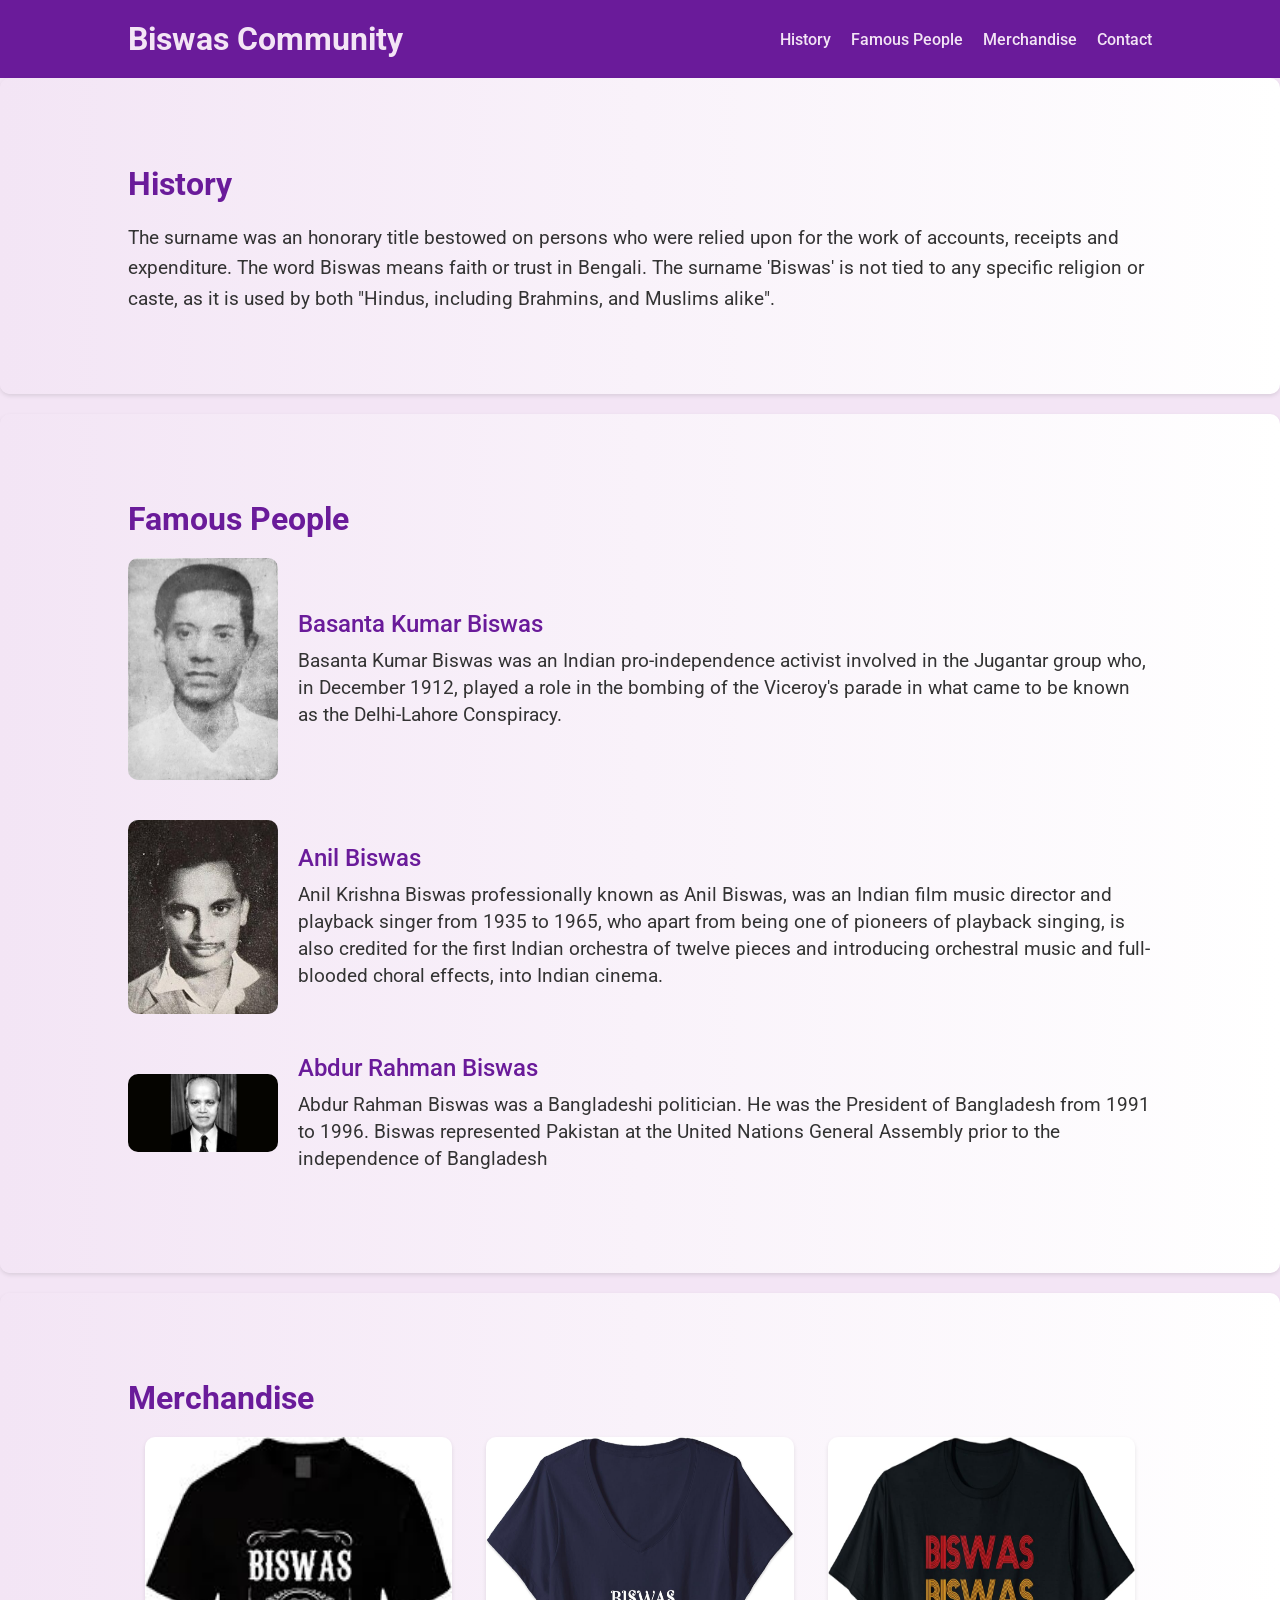
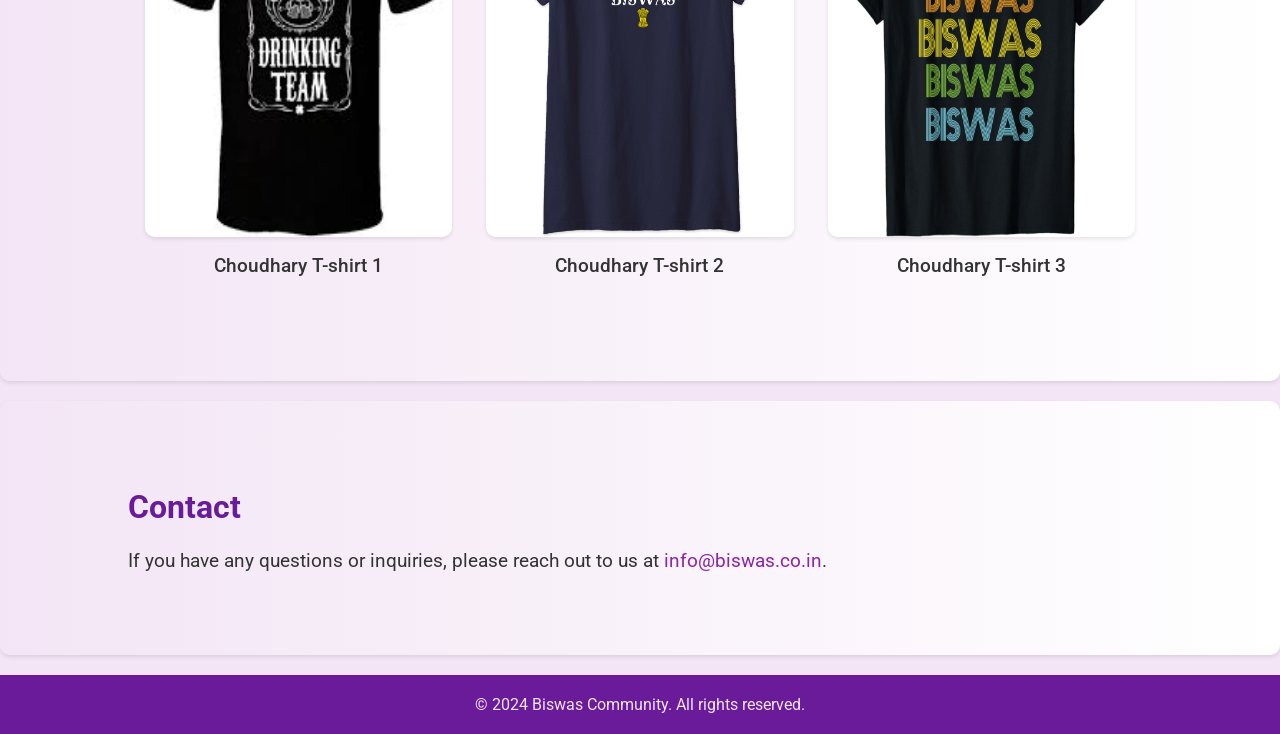
==== index.html @ dd9dd86c "Update and rename new.html to index.html" ====
<!DOCTYPE html>
<html lang="en">
<head>
    <meta charset="UTF-8">
    <meta name="viewport" content="width=device-width, initial-scale=1.0">
    <title> Community</title>
    <link rel="stylesheet" href="c2.css">
    <link href="https://fonts.googleapis.com/css2?family=Roboto:wght@400;500;700&display=swap" rel="stylesheet">
</head>
<body>
    <header>
        <div class="container">
            <h1>Biswas Community</h1>
            <nav>
                <ul id="nav-links">
                    <li><a href="#history">History</a></li>
                    <li><a href="#famous-people">Famous People</a></li>
                    <li><a href="#merchandise">Merchandise</a></li>
                    <li><a href="#contact">Contact</a></li>
                </ul>
                <div class="hamburger" id="hamburger">
                    <span class="bar"></span>
                    <span class="bar"></span>
                    <span class="bar"></span>
                </div>
            </nav>
        </div>
    </header>

    <main>
        <section id="history" class="section">
            <div class="container">
                <h2>History</h2>
                <p>The surname was an honorary title bestowed on persons who were relied upon for the work of accounts, receipts and expenditure. The word Biswas means faith or trust in Bengali. The surname 'Biswas' is not tied to any specific religion or caste, as it is used by both "Hindus, including Brahmins, and Muslims alike".</p>
            </div>
        </section>

        <section id="famous-people" class="section">
            <div class="container">
                <h2>Famous People</h2>
                <div class="famous-person">
                    <img src="basanth_biswas.jpg" alt="Basanta Kumar Biswas">
                    <div class="person-info">
                        <h3>Basanta Kumar Biswas</h3>
                        <p>Basanta Kumar Biswas was an Indian pro-independence activist involved in the Jugantar group who, in December 1912, played a role in the bombing of the Viceroy's parade in what came to be known as the Delhi-Lahore Conspiracy.</p>
                    </div>
                </div>
                <div class="famous-person">
                    <img src="anil_biswas.jpg" alt="Anil Biswas">
                    <div class="person-info">
                        <h3>Anil Biswas</h3>
                        <p>Anil Krishna Biswas professionally known as Anil Biswas, was an Indian film music director and playback singer from 1935 to 1965, who apart from being one of pioneers of playback singing, is also credited for the first Indian orchestra of twelve pieces and introducing orchestral music and full-blooded choral effects, into Indian cinema.</p>
                        </div>
                </div>
                <div class="famous-person">
                    <img src="abdur_rahman.jpg" alt="Abdur Rahman Biswas">
                    <div class="person-info">
                        <h3>Abdur Rahman Biswas</h3>
                        <p>Abdur Rahman Biswas was a Bangladeshi politician. He was the President of Bangladesh from 1991 to 1996. Biswas represented Pakistan at the United Nations General Assembly prior to the independence of Bangladesh</p>
                    </div>
                </div>
            </div>
        </section>

        <section id="merchandise" class="section">
            <div class="container">
                <h2>Merchandise</h2>
                <div class="merch-items">
                    <div class="merch-item">
                        <img src="biswas_1.jpg" alt="Yadav T-shirt 1">
                        <p>Choudhary T-shirt 1</p>
                    </div>
                    <div class="merch-item">
                        <img src="biswas_2.jpg" alt="Yadav T-shirt 2">
                        <p>Choudhary T-shirt 2</p>
                    </div>
                    <div class="merch-item">
                        <img src="biswas_3.jpg" alt="Yadav T-shirt 3">
                        <p>Choudhary T-shirt 3</p>
                    </div>
                </div>
            </div>
        </section>

        <section id="contact" class="section">
            <div class="container">
                <h2>Contact</h2>
                <p>If you have any questions or inquiries, please reach out to us at <a href="mailto:info@biswas.co.in">info@biswas.co.in</a>.</p>
            </div>
        </section>
    </main>

    <footer>
        <div class="container">
            <p>&copy; 2024 Biswas Community. All rights reserved.</p>
        </div>
    </footer>

    <script src="new.js"></script>
</body>
</html>
---- c2.css ----
/* General styles */
body {
    font-family: 'Roboto', sans-serif;
    margin: 0;
    padding: 0;
    background-color: #F3E5F5;
    color: #333;
}

h1, h2, h3 {
    color: #6A1B9A;
}

a {
    color: #8E24AA;
    text-decoration: none;
}

a:hover {
    text-decoration: underline;
}

/* Header styles */
header {
    background-color: #6A1B9A;
    color: #F3E5F5;
    padding: 20px 0;
}

header .container {
    display: flex;
    justify-content: space-between;
    align-items: center;
}

header h1 {
    margin: 0;
    font-weight: 700;
    color: #F3E5F5;
}

header nav {
    display: flex;
    align-items: center;
}

header nav ul {
    list-style: none;
    margin: 0;
    padding: 0;
    display: flex;
}

header nav ul li {
    margin-left: 20px;
}

header nav ul li a {
    color: #F3E5F5;
    text-decoration: none;
    font-weight: 500;
}

header nav ul li a:hover {
    text-decoration: underline;
}

/* Hamburger menu */
.hamburger {
    display: none;
    flex-direction: column;
    cursor: pointer;
}

.hamburger .bar {
    height: 3px;
    width: 25px;
    background-color: #F3E5F5;
    margin: 4px 0;
    transition: 0.4s;
}

/* Section styles */
.container {
    width: 80%;
    margin: 0 auto;
}

.section {
    padding: 60px 0;
    background-color: #fff;
    margin-bottom: 20px;
    border-radius: 10px;
    box-shadow: 0 2px 4px rgba(0,0,0,0.1);
    background: linear-gradient(to right, #F3E5F5, #FFFFFF);
}

.section h2 {
    font-size: 2em;
    margin-bottom: 20px;
    font-weight: 700;
}

.section p {
    font-size: 1.2em;
    line-height: 1.6em;
}

/* Famous People styles */
.famous-person {
    display: flex;
    align-items: center;
    margin-bottom: 40px;
}

.famous-person img {
    max-width: 150px;
    border-radius: 10px;
    margin-right: 20px;
}

.famous-person .person-info {
    max-width: calc(100% - 170px);
}

.famous-person h3 {
    font-size: 1.5em;
    margin: 0 0 10px 0;
    font-weight: 500;
}

.famous-person p {
    margin: 0;
    line-height: 1.4em;
}

/* Merchandise styles */
.merch-items {
    display: flex;
    justify-content: space-around;
    flex-wrap: wrap;
}

.merch-item {
    width: 30%;
    text-align: center;
    margin-bottom: 20px;
}

.merch-item img {
    max-width: 100%;
    height: 400px;
    border-radius: 10px;
    box-shadow: 0 2px 4px rgba(0,0,0,0.1);
}

.merch-item p {
    margin-top: 10px;
    font-weight: 500;
}

/* Contact styles */
#contact p {
    font-size: 1.2em;
    line-height: 1.6em;
}

/* Footer styles */
footer {
    background-color: #6A1B9A;
    color: #F3E5F5;
    text-align: center;
    padding: 20px 0;
}

footer p {
    margin: 0;
}

/* Media queries for responsiveness */
@media (max-width: 768px) {
    .container {
        width: 90%;
    }

    .hamburger {
        display: flex;
    }

    header nav ul {
        position: absolute;
        top: 70px;
        right: 0;
        width: 100%;
        background-color: #6A1B9A;
        flex-direction: column;
        display: none;
    }

    header nav ul.active {
        display: flex;
    }

    header nav ul li {
        margin: 10px 0;
        text-align: center;
    }

    .famous-person {
        flex-direction: column;
        text-align: center;
    }

    .famous-person img {
        margin-right: 0;
        margin-bottom: 20px;
    }

    .famous-person .person-info {
        max-width: 100%;
    }

    .merch-item {
        width: 100%;
        margin-bottom: 20px;
    }
}

@media (max-width: 480px) {
    header {
        padding: 10px 0;
    }

    header h1 {
        font-size: 1.5em;
    }

    .section h2 {
        font-size: 1.5em;
    }

    .section p {
        font-size: 1em;
    }

    .famous-person img {
        max-width: 120px;
    }

    .famous-person h3 {
        font-size: 1.2em;
    }

    footer {
        padding: 10px 0;
    }

    .merch-item {
        width: 100%;
    }
}
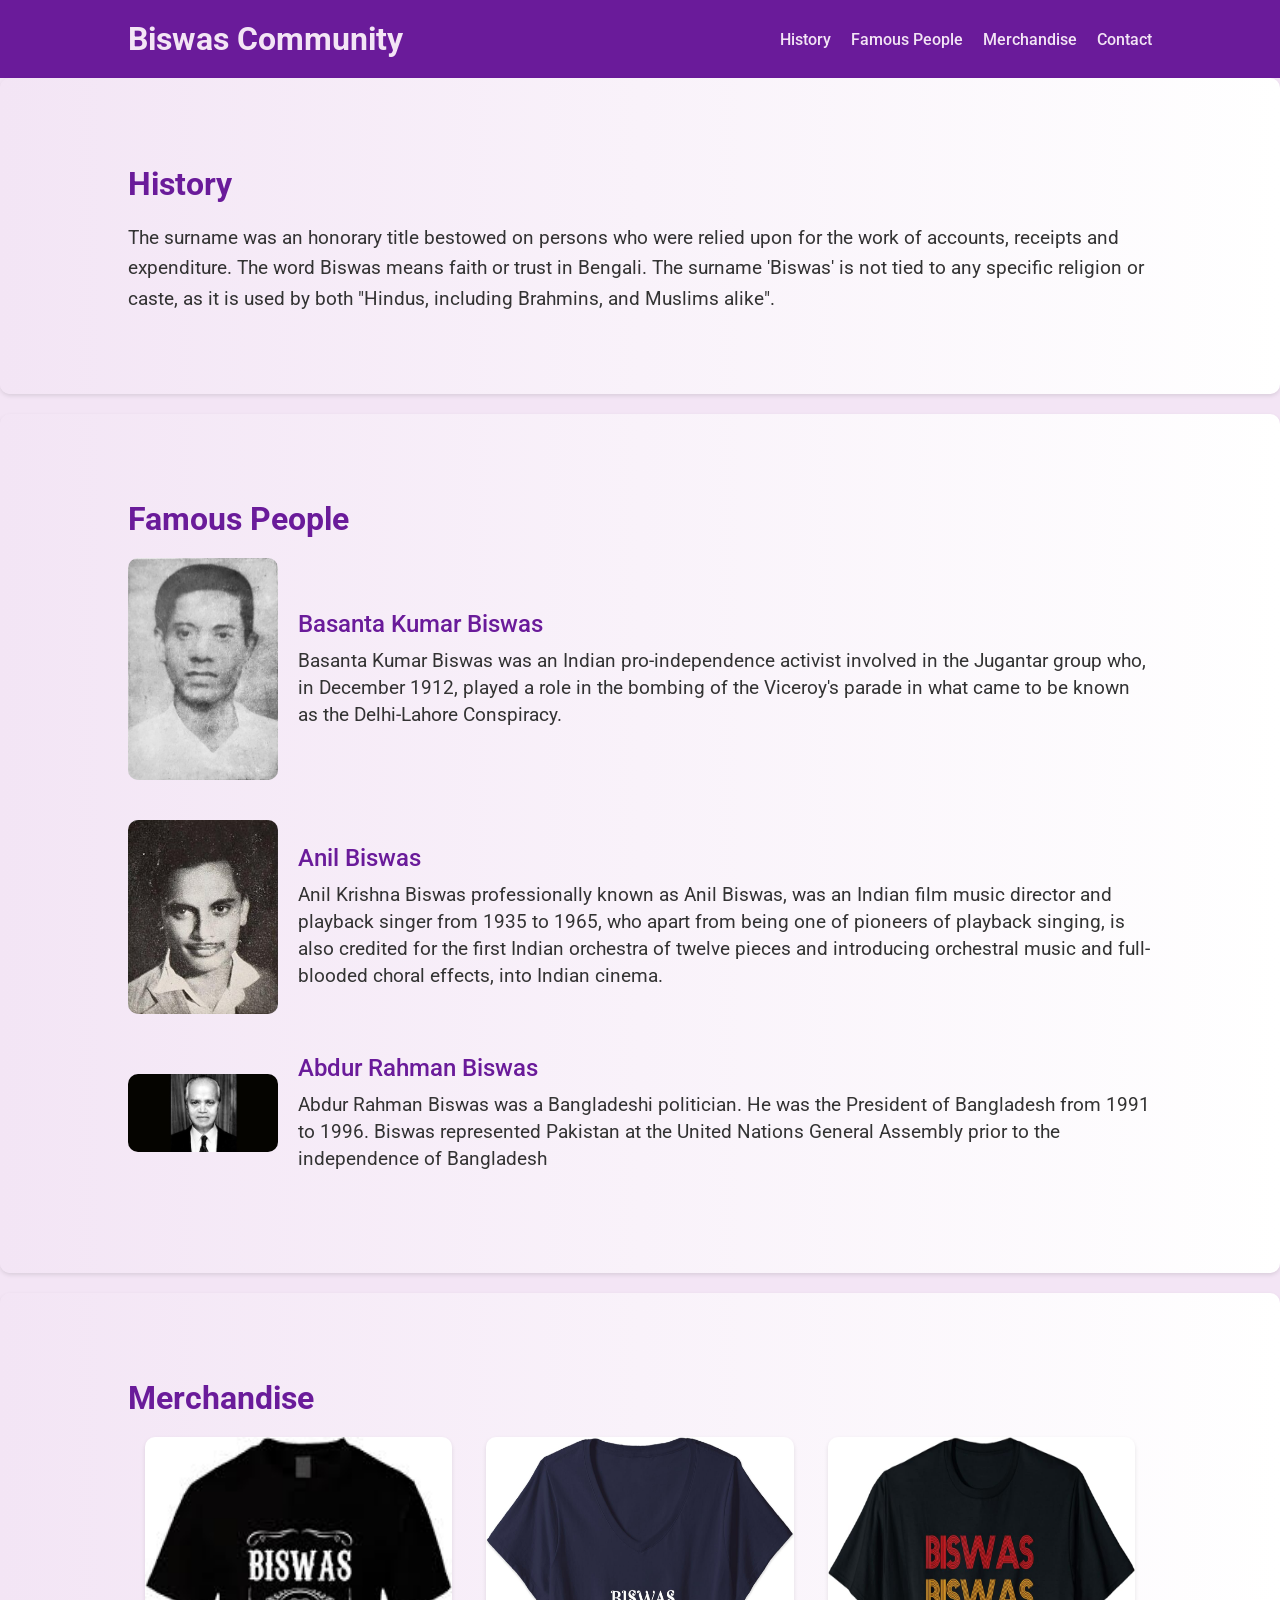
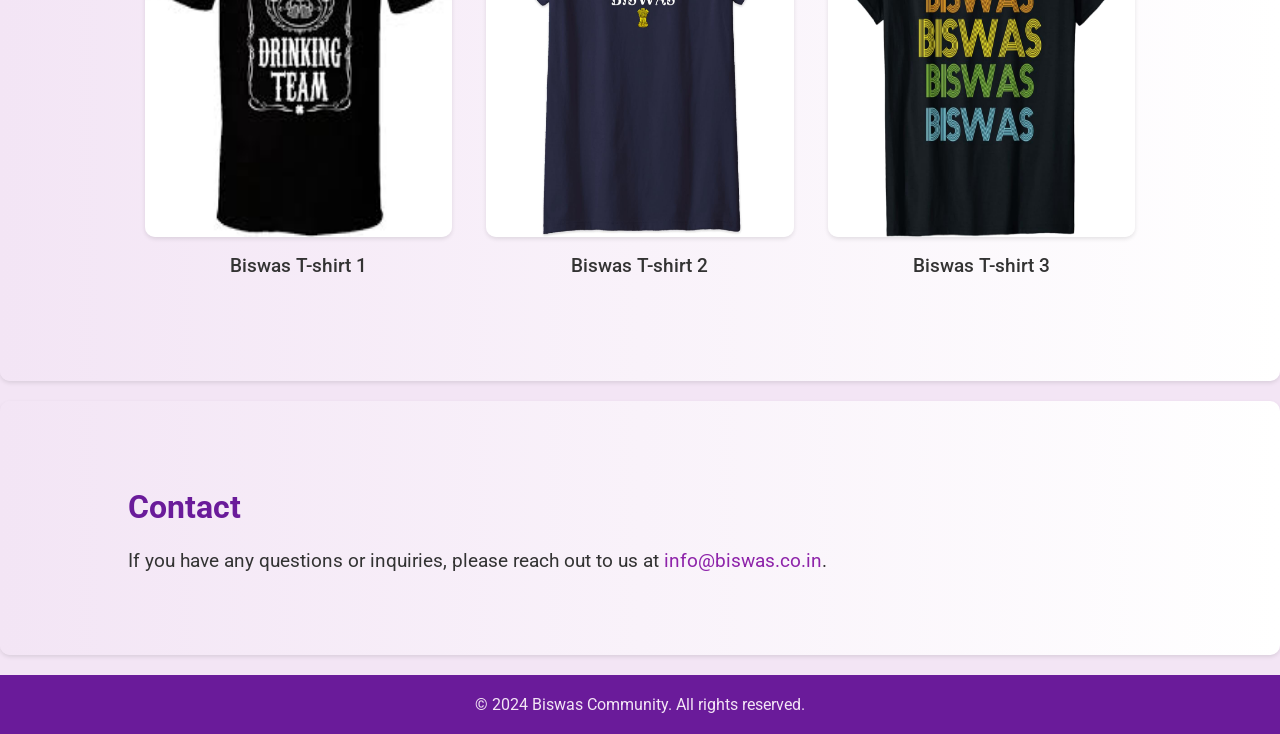
==== commit 1e765323: "Update index.html" ====
--- a/index.html
+++ b/index.html
@@ -68,15 +68,15 @@
                 <div class="merch-items">
                     <div class="merch-item">
                         <img src="biswas_1.jpg" alt="Yadav T-shirt 1">
-                        <p>Choudhary T-shirt 1</p>
+                        <p>Biswas T-shirt 1</p>
                     </div>
                     <div class="merch-item">
                         <img src="biswas_2.jpg" alt="Yadav T-shirt 2">
-                        <p>Choudhary T-shirt 2</p>
+                        <p>Biswas T-shirt 2</p>
                     </div>
                     <div class="merch-item">
                         <img src="biswas_3.jpg" alt="Yadav T-shirt 3">
-                        <p>Choudhary T-shirt 3</p>
+                        <p>Biswas T-shirt 3</p>
                     </div>
                 </div>
             </div>
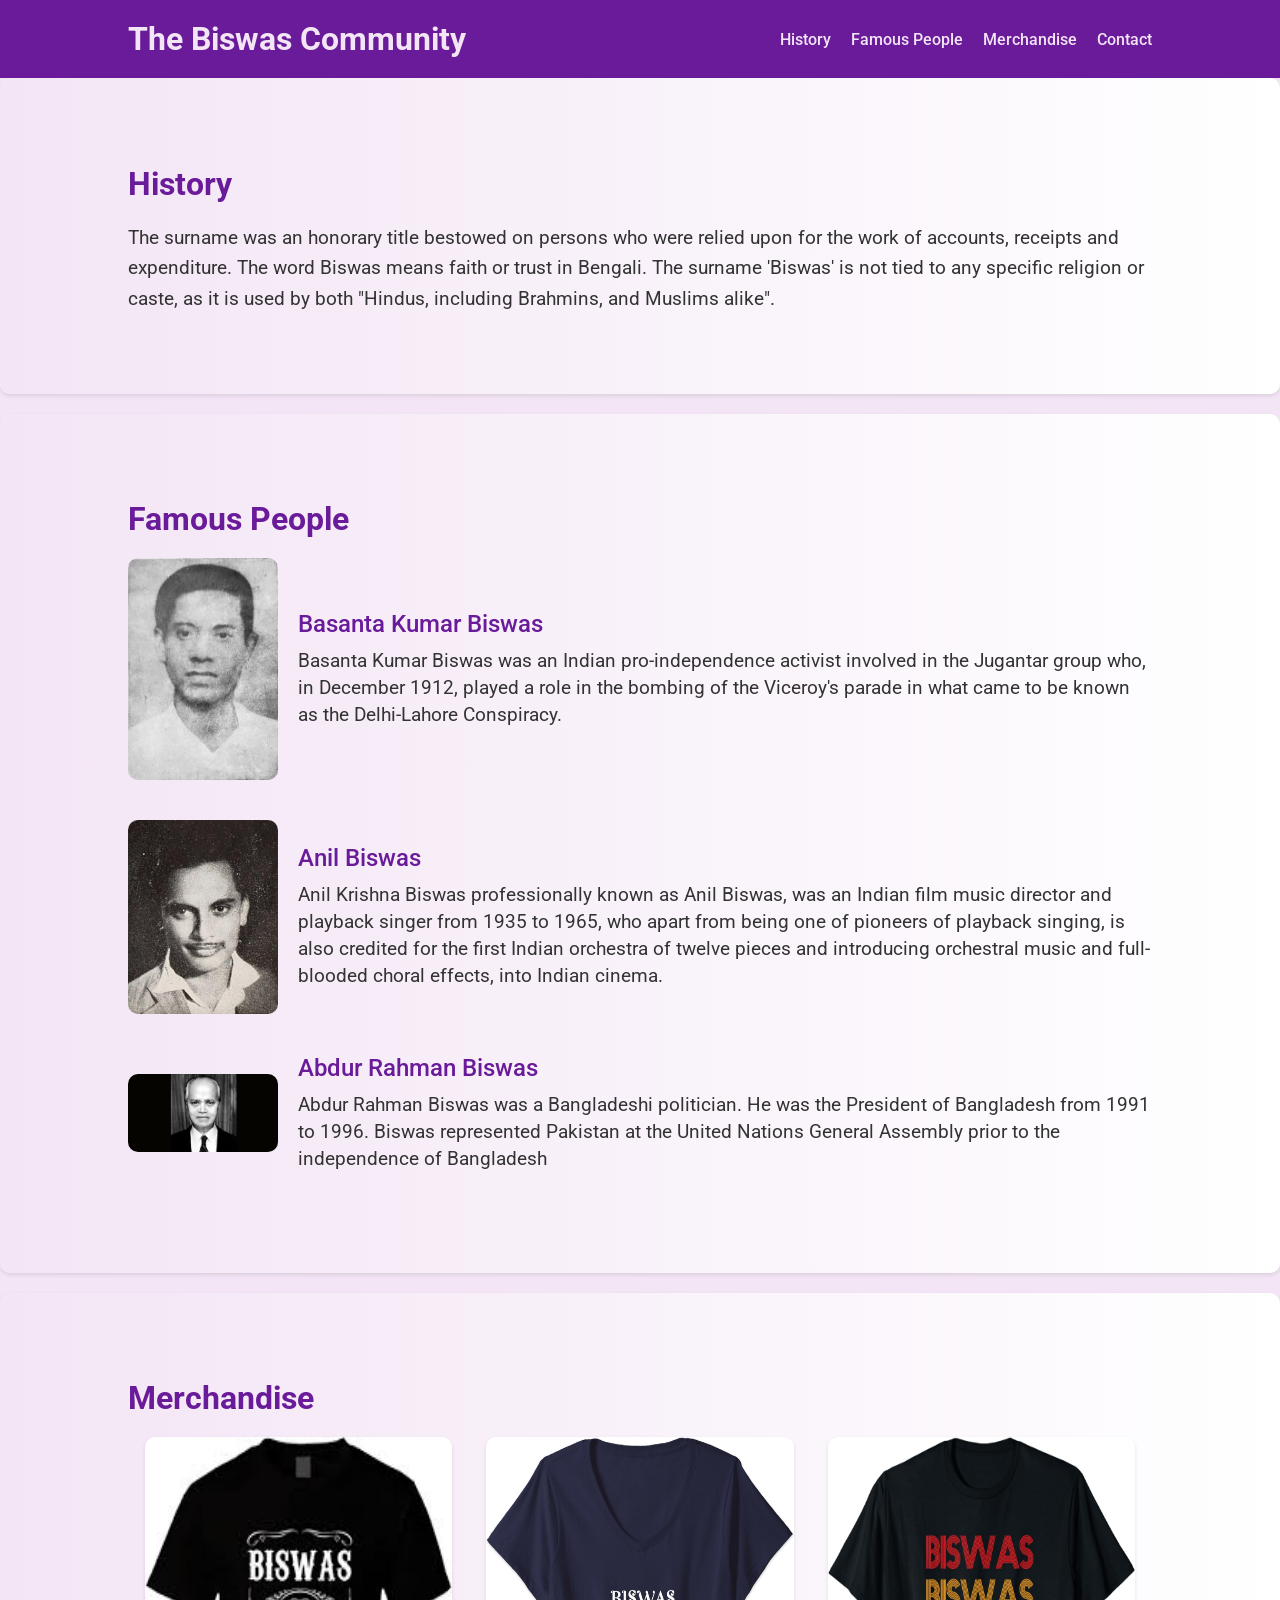
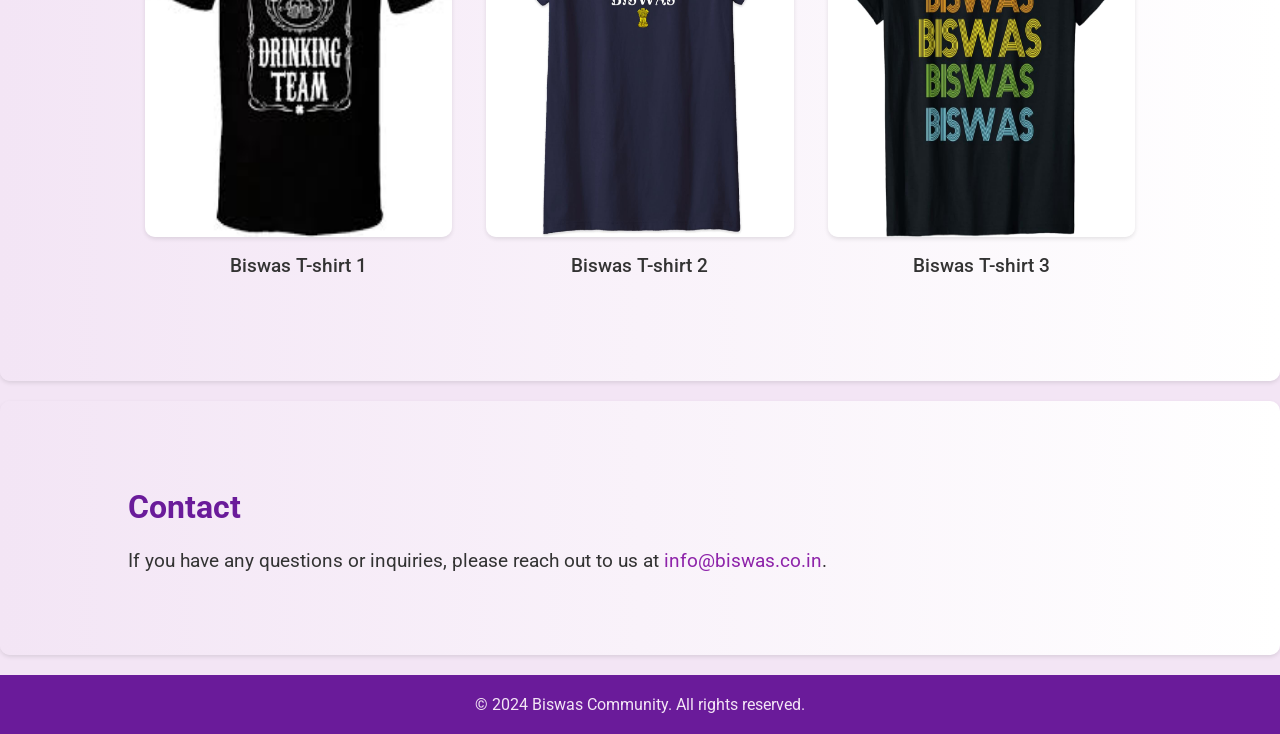
==== commit fe879e7f: "Update index.html" ====
--- a/index.html
+++ b/index.html
@@ -10,7 +10,7 @@
 <body>
     <header>
         <div class="container">
-            <h1>Biswas Community</h1>
+            <h1>The Biswas Community</h1>
             <nav>
                 <ul id="nav-links">
                     <li><a href="#history">History</a></li>
